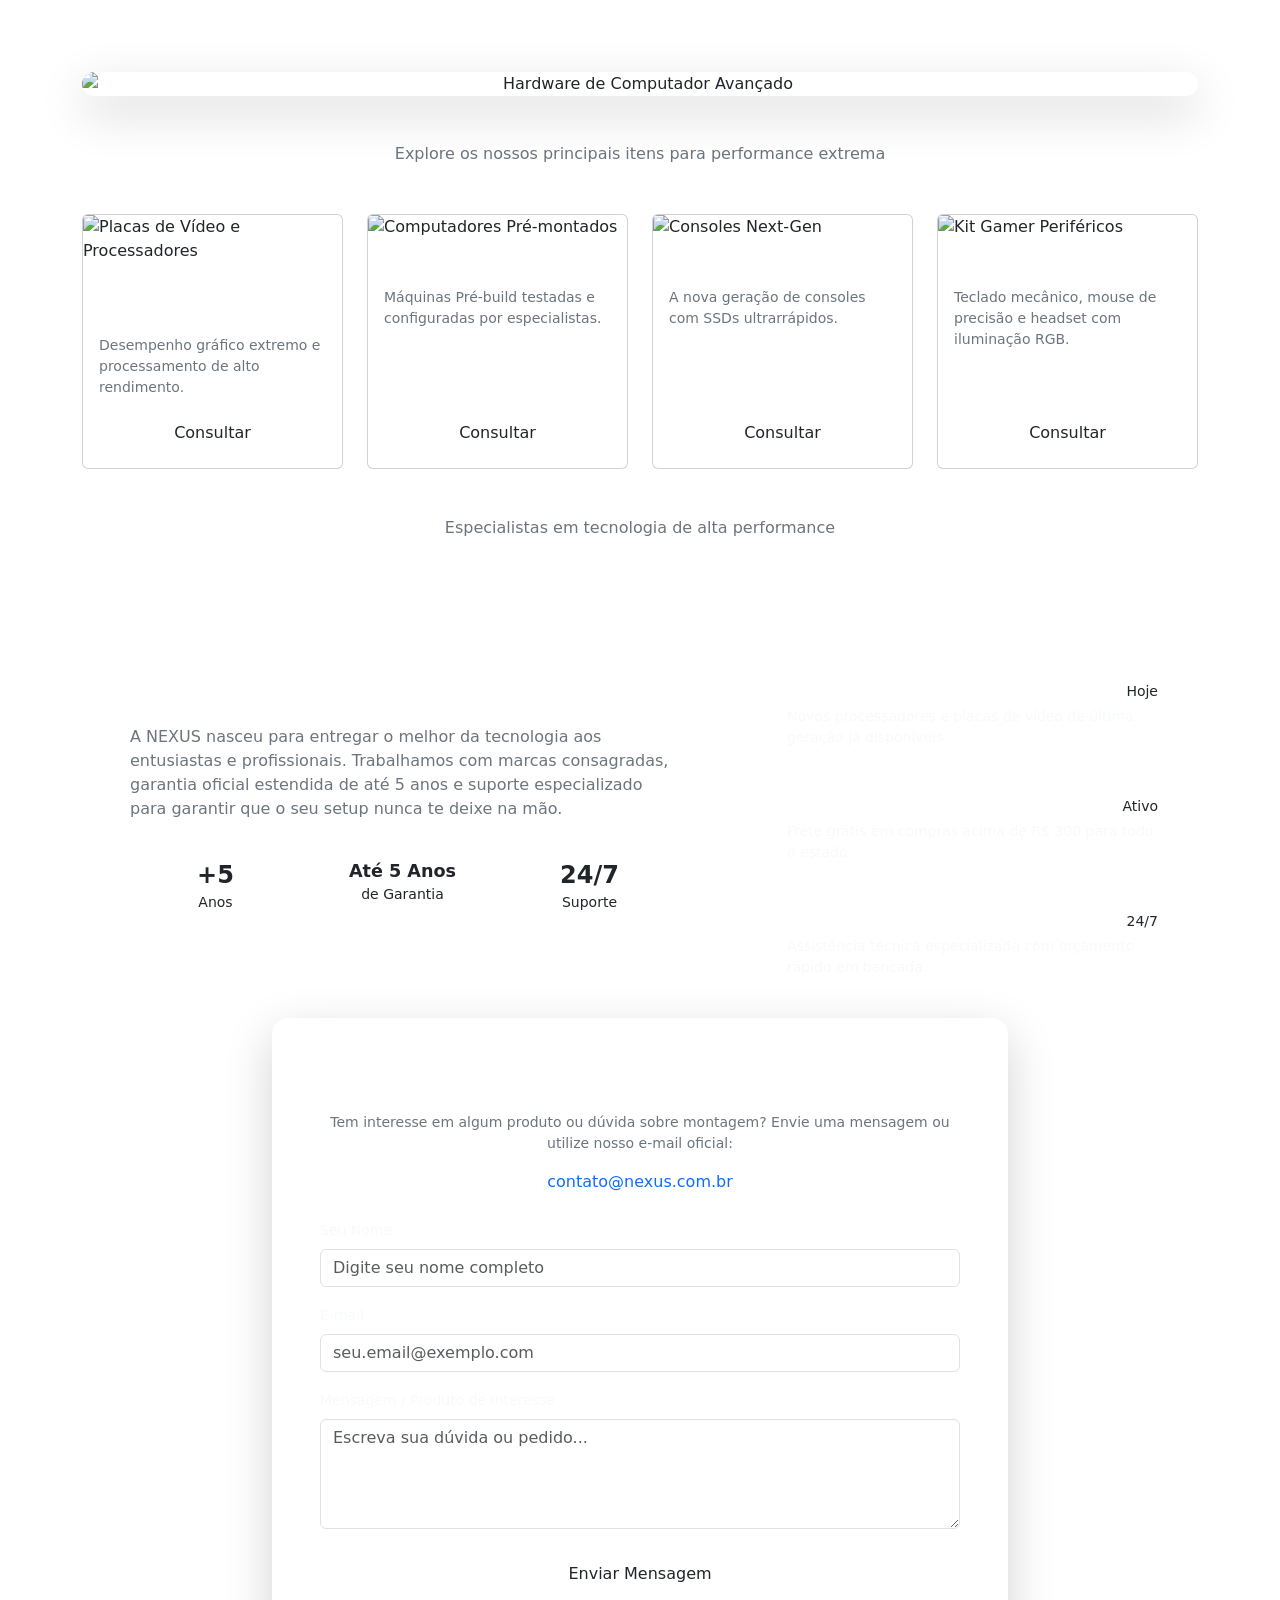
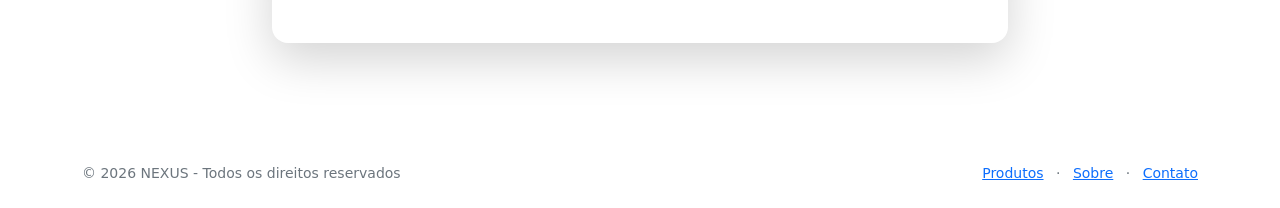
==== index.html @ b497dc74 "V1.0: estrutura base do site NEXUS em html" ====
<!DOCTYPE html>
<html lang="pt-BR">
<head>
    <meta charset="UTF-8">
    <meta name="viewport" content="width=device-width, initial-scale=1.0">
    <title>NEXUS - Loja de Games e Tecnologia</title>
    <!-- Bootstrap 5.3 CSS -->
    <link href="https://cdn.jsdelivr.net/npm/bootstrap@5.3.3/dist/css/bootstrap.min.css" rel="stylesheet">
    <!-- CSS -->
    <link rel="stylesheet" href="style.css">
</head>
<body data-bs-spy="scroll" data-bs-target="#navbarNav" data-bs-offset="100">

    <!-- Header / Navbar -->
    <header>
        <nav class="navbar navbar-expand-lg navbar-dark fixed-top nexus-navbar">
            <div class="container">
                <a class="navbar-brand nexus-logo" href="#inicio">NEXUS</a>
                <button class="navbar-toggler border-0" type="button" data-bs-toggle="collapse" data-bs-target="#navbarNav" aria-controls="navbarNav" aria-expanded="false" aria-label="Alternar navegação">
                    <span class="navbar-toggler-icon"></span>
                </button>
                <div class="collapse navbar-collapse" id="navbarNav">
                    <ul class="navbar-nav ms-auto gap-lg-3">
                        <li class="nav-item"><a class="nav-link" href="#inicio">Início</a></li>
                        <li class="nav-item"><a class="nav-link" href="#produtos">Produtos</a></li>
                        <li class="nav-item"><a class="nav-link" href="#sobre">Sobre Nós</a></li>
                        <li class="nav-item"><a class="nav-link" href="#contato">Contato</a></li>
                    </ul>
                </div>
            </div>
        </nav>
    </header>

    <!-- Main Content -->
    <main class="container py-5 mt-4">
        
        <!-- Seção1: Início (Carousel) -->
        <section id="inicio" class="nexus-section">
            <div id="nexusCarousel" class="carousel slide shadow-lg rounded-4 overflow-hidden" data-bs-ride="carousel">
                <div class="carousel-indicators">
                    <button type="button" data-bs-target="#nexusCarousel" data-bs-slide-to="0" class="active" aria-current="true" aria-label="Slide 1"></button>
                    <button type="button" data-bs-target="#nexusCarousel" data-bs-slide-to="1" aria-label="Slide 2"></button>
                    <button type="button" data-bs-target="#nexusCarousel" data-bs-slide-to="2" aria-label="Slide 3"></button>
                </div>
                <div class="carousel-inner">
                    <div class="carousel-item active text-center">
                        <img src="https://images.unsplash.com/photo-1587202372634-32705e3bf49c?auto=format&fit=crop&w=1200&q=80" class="d-block w-100 carousel-img" alt="Hardware de Computador Avançado">
                        <div class="carousel-caption p-4 rounded-3 mb-3">
                            <h1 class="display-6 fw-bold text-white">Tecnologia de Ponta</h1>
                            <p class="lead text-light mb-3">Hardware de última geração para montar a máquina dos seus sonhos.</p>
                            <a href="#produtos" class="btn btn-nexus btn-lg">Ver Ofertas</a>
                        </div>
                    </div>
                    <div class="carousel-item text-center">
                        <img src="https://images.unsplash.com/photo-1606813907291-d86efa9b94db?auto=format&fit=crop&w=1200&q=80" class="d-block w-100 carousel-img" alt="Consoles e Comandos">
                        <div class="carousel-caption p-4 rounded-3 mb-3">
                            <h1 class="display-6 fw-bold text-white">Consoles Next-Gen</h1>
                            <p class="lead text-light mb-3">A melhor experiência imersiva com gráficos de última geração.</p>
                            <a href="#produtos" class="btn btn-nexus btn-lg">Explorar Catálogo</a>
                        </div>
                    </div>
                    <div class="carousel-item text-center">
                        <img src="https://images.unsplash.com/photo-1588872657578-7efd1f1555ed?auto=format&fit=crop&w=1200&q=80" class="d-block w-100 carousel-img" alt="Assistência Técnica">
                        <div class="carousel-caption p-4 rounded-3 mb-3">
                            <h1 class="display-6 fw-bold text-white">Assistência Técnica</h1>
                            <p class="lead text-light mb-3">Manutenção especializada, limpeza e upgrades para o seu setup.</p>
                            <a href="#contato" class="btn btn-nexus btn-lg">Agendar Serviço</a>
                        </div>
                    </div>
                </div>
                <button class="carousel-control-prev" type="button" data-bs-target="#nexusCarousel" data-bs-slide="prev">
                    <span class="carousel-control-prev-icon" aria-hidden="true"></span>
                    <span class="visually-hidden">Anterior</span>
                </button>
                <button class="carousel-control-next" type="button" data-bs-target="#nexusCarousel" data-bs-slide="next">
                    <span class="carousel-control-next-icon" aria-hidden="true"></span>
                    <span class="visually-hidden">Próximo</span>
                </button>
            </div>
        </section>

        <!-- Seção2: Produtos -->
        <section id="produtos" class="nexus-section">
            <div class="text-center mb-5">
                <h2 class="fw-bold text-white">Produtos em Destaque</h2>
                <p class="text-secondary">Explore os nossos principais itens para performance extrema</p>
            </div>
            <div class="row g-4">
                <div class="col-lg-3 col-md-6">
                    <div class="card nexus-card h-100">
                        <img src="https://images.unsplash.com/photo-1591799264318-7e6ef8ddb7ea?auto=format&fit=crop&w=600&q=80" class="card-img-top product-img" alt="Placas de Vídeo e Processadores">
                        <div class="card-body d-flex flex-column">
                            <h5 class="card-title fw-bold text-white">Placas de Vídeo & CPUs</h5>
                            <p class="card-text text-secondary small">Desempenho gráfico extremo e processamento de alto rendimento.</p>
                            <a href="#contato" class="btn btn-nexus mt-auto w-100">Consultar</a>
                        </div>
                    </div>
                </div>
                <div class="col-lg-3 col-md-6">
                    <div class="card nexus-card h-100">
                        <img src="https://images.unsplash.com/photo-1555680202-c86f0e12f086?auto=format&fit=crop&w=600&q=80" class="card-img-top product-img" alt="Computadores Pré-montados">
                        <div class="card-body d-flex flex-column">
                            <h5 class="card-title fw-bold text-white">PCs Pré-build</h5>
                            <p class="card-text text-secondary small">Máquinas Pré-build testadas e configuradas por especialistas.</p>
                            <a href="#contato" class="btn btn-nexus mt-auto w-100">Consultar</a>
                        </div>
                    </div>
                </div>
                <div class="col-lg-3 col-md-6">
                    <div class="card nexus-card h-100">
                        <img src="https://images.unsplash.com/photo-1607853202273-797f1c22a38e?auto=format&fit=crop&w=600&q=80" class="card-img-top product-img" alt="Consoles Next-Gen">
                        <div class="card-body d-flex flex-column">
                            <h5 class="card-title fw-bold text-white">Consoles Next-Gen</h5>
                            <p class="card-text text-secondary small">A nova geração de consoles com SSDs ultrarrápidos.</p>
                            <a href="#contato" class="btn btn-nexus mt-auto w-100">Consultar</a>
                        </div>
                    </div>
                </div>
                <div class="col-lg-3 col-md-6">
                    <div class="card nexus-card h-100">
                        <img src="https://images.unsplash.com/photo-1618384887929-16ec33fab9ef?auto=format&fit=crop&w=600&q=80" class="card-img-top product-img" alt="Kit Gamer Periféricos">
                        <div class="card-body d-flex flex-column">
                            <h5 class="card-title fw-bold text-white">Periféricos RGB</h5>
                            <p class="card-text text-secondary small">Teclado mecânico, mouse de precisão e headset com iluminação RGB.</p>
                            <a href="#contato" class="btn btn-nexus mt-auto w-100">Consultar</a>
                        </div>
                    </div>
                </div>
            </div>
        </section>

        <!-- Seção3: Sobre Nós -->
        <section id="sobre" class="nexus-section">
            <div class="text-center mb-5">
                <h2 class="fw-bold text-white">Sobre a NEXUS</h2>
                <p class="text-secondary">Especialistas em tecnologia de alta performance</p>
            </div>
            <div class="row g-4 align-items-center">
                <div class="col-lg-7">
                    <div class="nexus-about-box p-4 p-md-5 rounded-4 h-100">
                        <h3 class="fw-bold text-white mb-3">Inovação e Paixão por Games</h3>
                        <p class="text-secondary mb-4">A NEXUS nasceu para entregar o melhor da tecnologia aos entusiastas e profissionais. Trabalhamos com marcas consagradas, garantia oficial estendida de até 5 anos e suporte especializado para garantir que o seu setup nunca te deixe na mão.</p>
                        <div class="row text-center g-3">
                            <div class="col-4">
                                <div class="p-3 rounded-3 nexus-stat">
                                    <h4 class="fw-bold nexus-neon-text mb-0">+5</h4>
                                    <small class="nexus-stat-label">Anos</small>
                                </div>
                            </div>
                            <div class="col-4">
                                <div class="p-3 rounded-3 nexus-stat">
                                    <h4 class="fw-bold nexus-neon-text mb-0" style="font-size: 1.1rem;">Até 5 Anos</h4>
                                    <small class="nexus-stat-label">de Garantia</small>
                                </div>
                            </div>
                            <div class="col-4">
                                <div class="p-3 rounded-3 nexus-stat">
                                    <h4 class="fw-bold nexus-neon-text mb-0">24/7</h4>
                                    <small class="nexus-stat-label">Suporte</small>
                                </div>
                            </div>
                        </div>
                    </div>
                </div>
                <!-- Seção Notícias & Avisos -->
                <div class="col-lg-5">
                    <div class="nexus-about-box p-4 rounded-4 h-100 d-flex flex-column">
                        <div class="d-flex justify-content-between align-items-center mb-3">
                            <h4 class="fw-bold text-white mb-0">Notícias & Avisos</h4>
                            <span class="badge nexus-badge px-2 py-1 small">Live Feed</span>
                        </div>
                        <div class="d-flex flex-column gap-3 mt-2">
                            <div class="nexus-news-item p-3 rounded-3">
                                <div class="d-flex align-items-center justify-content-between mb-1">
                                    <span class="badge nexus-badge small">Lançamento</span>
                                    <small class="nexus-meta">Hoje</small>
                                </div>
                                <p class="text-light small mb-0">Novos processadores e placas de vídeo de última geração já disponíveis.</p>
                            </div>
                            <div class="nexus-news-item p-3 rounded-3">
                                <div class="d-flex align-items-center justify-content-between mb-1">
                                    <span class="badge nexus-badge small">Promoção</span>
                                    <small class="nexus-meta">Ativo</small>
                                </div>
                                <p class="text-light small mb-0">Frete grátis em compras acima de R$ 300 para todo o estado.</p>
                            </div>
                            <div class="nexus-news-item p-3 rounded-3">
                                <div class="d-flex align-items-center justify-content-between mb-1">
                                    <span class="badge nexus-badge small">Serviço</span>
                                    <small class="nexus-meta">24/7</small>
                                </div>
                                <p class="text-light small mb-0">Assistência técnica especializada com orçamento rápido em bancada.</p>
                            </div>
                        </div>
                    </div>
                </div>
            </div>
        </section>

        <!-- Seção 4: Contato -->
        <section id="contato" class="nexus-section">
            <div class="row justify-content-center">
                <div class="col-lg-8">
                    <div class="nexus-form-box p-4 p-md-5 rounded-4 shadow-lg">
                        <div class="text-center mb-4">
                            <h2 class="fw-bold text-white">Fale Conosco</h2>
                            <p class="text-secondary small mb-3">Tem interesse em algum produto ou dúvida sobre montagem? Envie uma mensagem ou utilize nosso e-mail oficial:</p>
                            <div class="text-center my-3">
                                <a href="mailto:contato@nexus.com.br" class="nexus-email-badge text-decoration-none">
                                    contato@nexus.com.br
                                </a>
                            </div>
                        </div>
                        <form class="mt-4">
                            <div class="mb-3">
                                <label for="nome" class="form-label text-light small">Seu Nome</label>
                                <input type="text" class="form-control nexus-input" id="nome" placeholder="Digite seu nome completo" required>
                            </div>
                            <div class="mb-3">
                                <label for="email" class="form-label text-light small">E-mail</label>
                                <input type="email" class="form-control nexus-input" id="email" placeholder="seu.email@exemplo.com" required>
                            </div>
                            <div class="mb-3">
                                <label for="mensagem" class="form-label text-light small">Mensagem / Produto de Interesse</label>
                                <textarea class="form-control nexus-input" id="mensagem" rows="4" placeholder="Escreva sua dúvida ou pedido..." required></textarea>
                            </div>
                            <button type="submit" class="btn btn-nexus w-100 py-2 mt-2">Enviar Mensagem</button>
                        </form>
                    </div>
                </div>
            </div>
        </section>
    </main>

    <!-- Rodapé -->
    <footer class="py-4 nexus-footer mt-5">
        <div class="container d-flex flex-column flex-md-row justify-content-between align-items-center">
            <p class="mb-2 mb-md-0 small text-secondary">&copy; 2026 NEXUS - Todos os direitos reservados</p>
            <ul class="list-inline mb-0 small">
                <li class="list-inline-item"><a href="#produtos" class="footer-link">Produtos</a></li>
                <li class="list-inline-item text-secondary">·</li>
                <li class="list-inline-item"><a href="#sobre" class="footer-link">Sobre</a></li>
                <li class="list-inline-item text-secondary">·</li>
                <li class="list-inline-item"><a href="#contato" class="footer-link">Contato</a></li>
            </ul>
        </div>
    </footer>

    <!-- Bootstrap JS -->
    <script src="https://cdn.jsdelivr.net/npm/bootstrap@5.3.3/dist/js/bootstrap.bundle.min.js"></script>
</body>
</html>
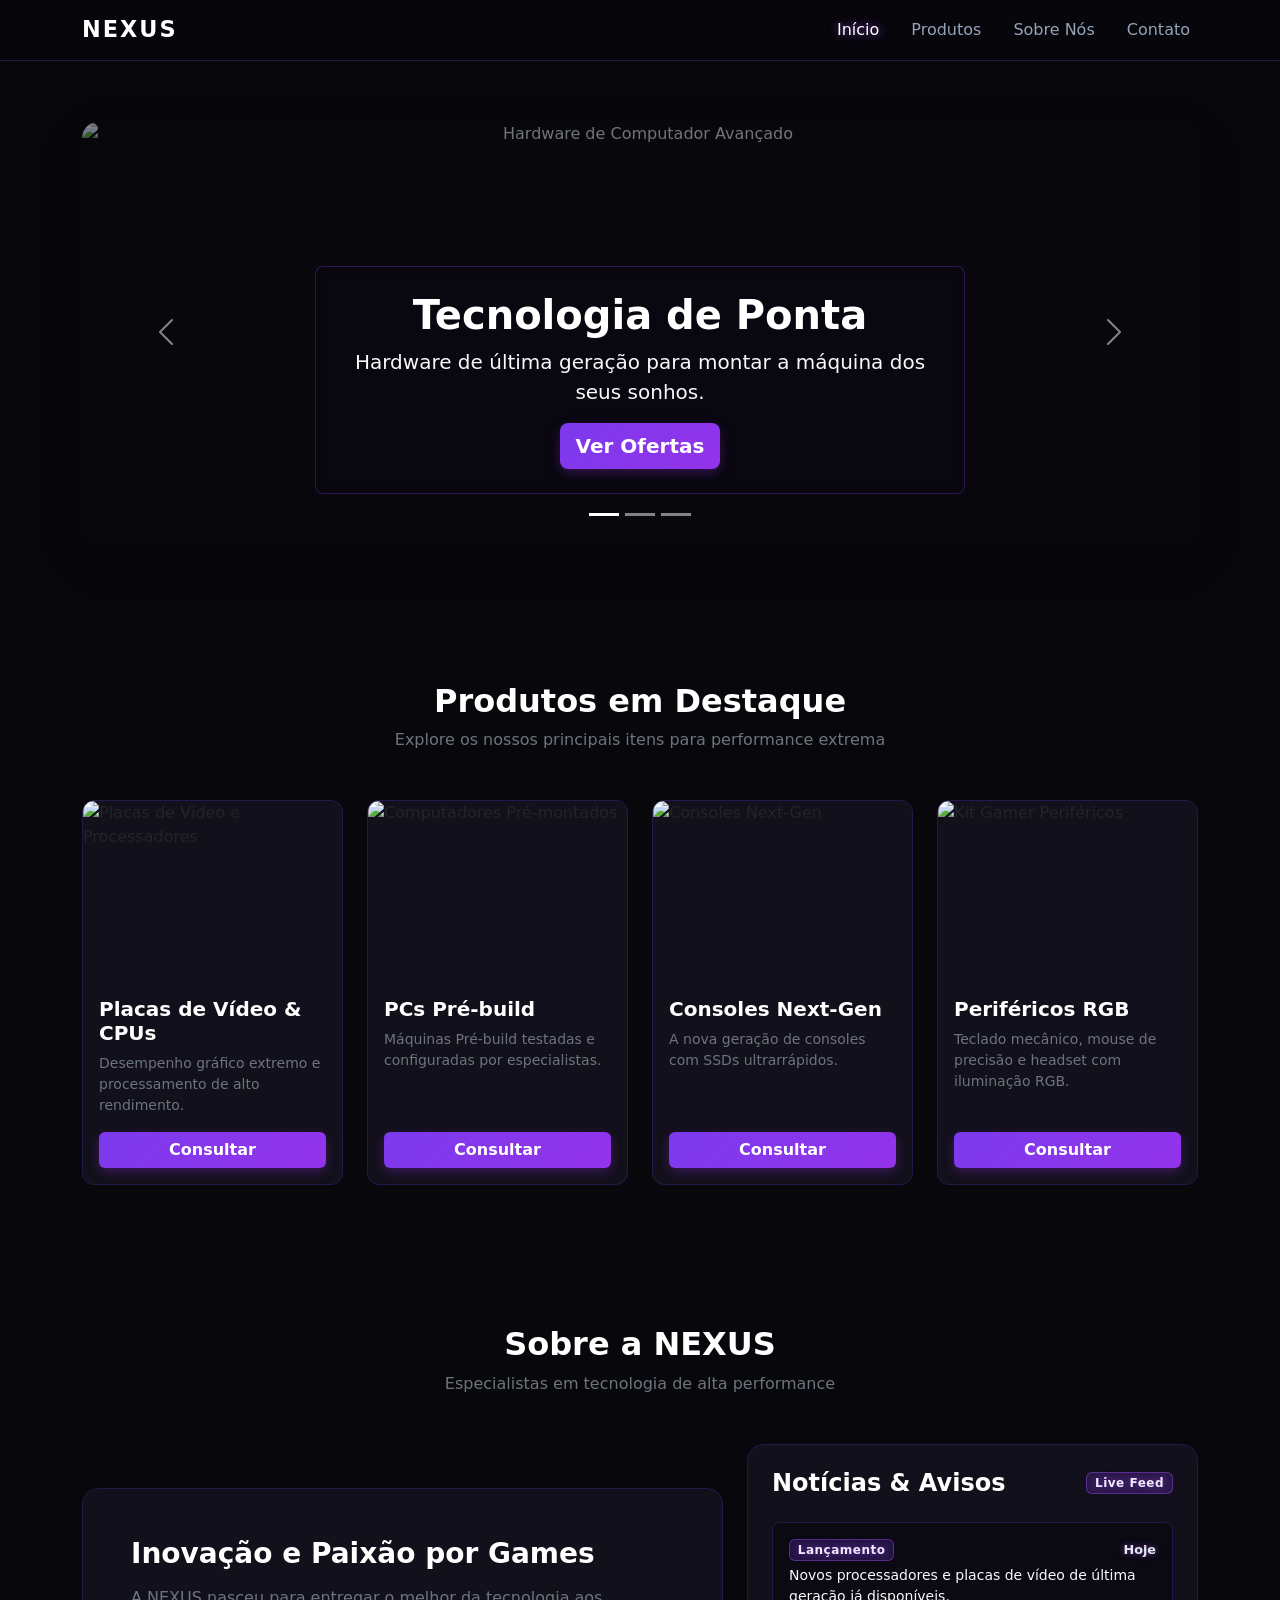
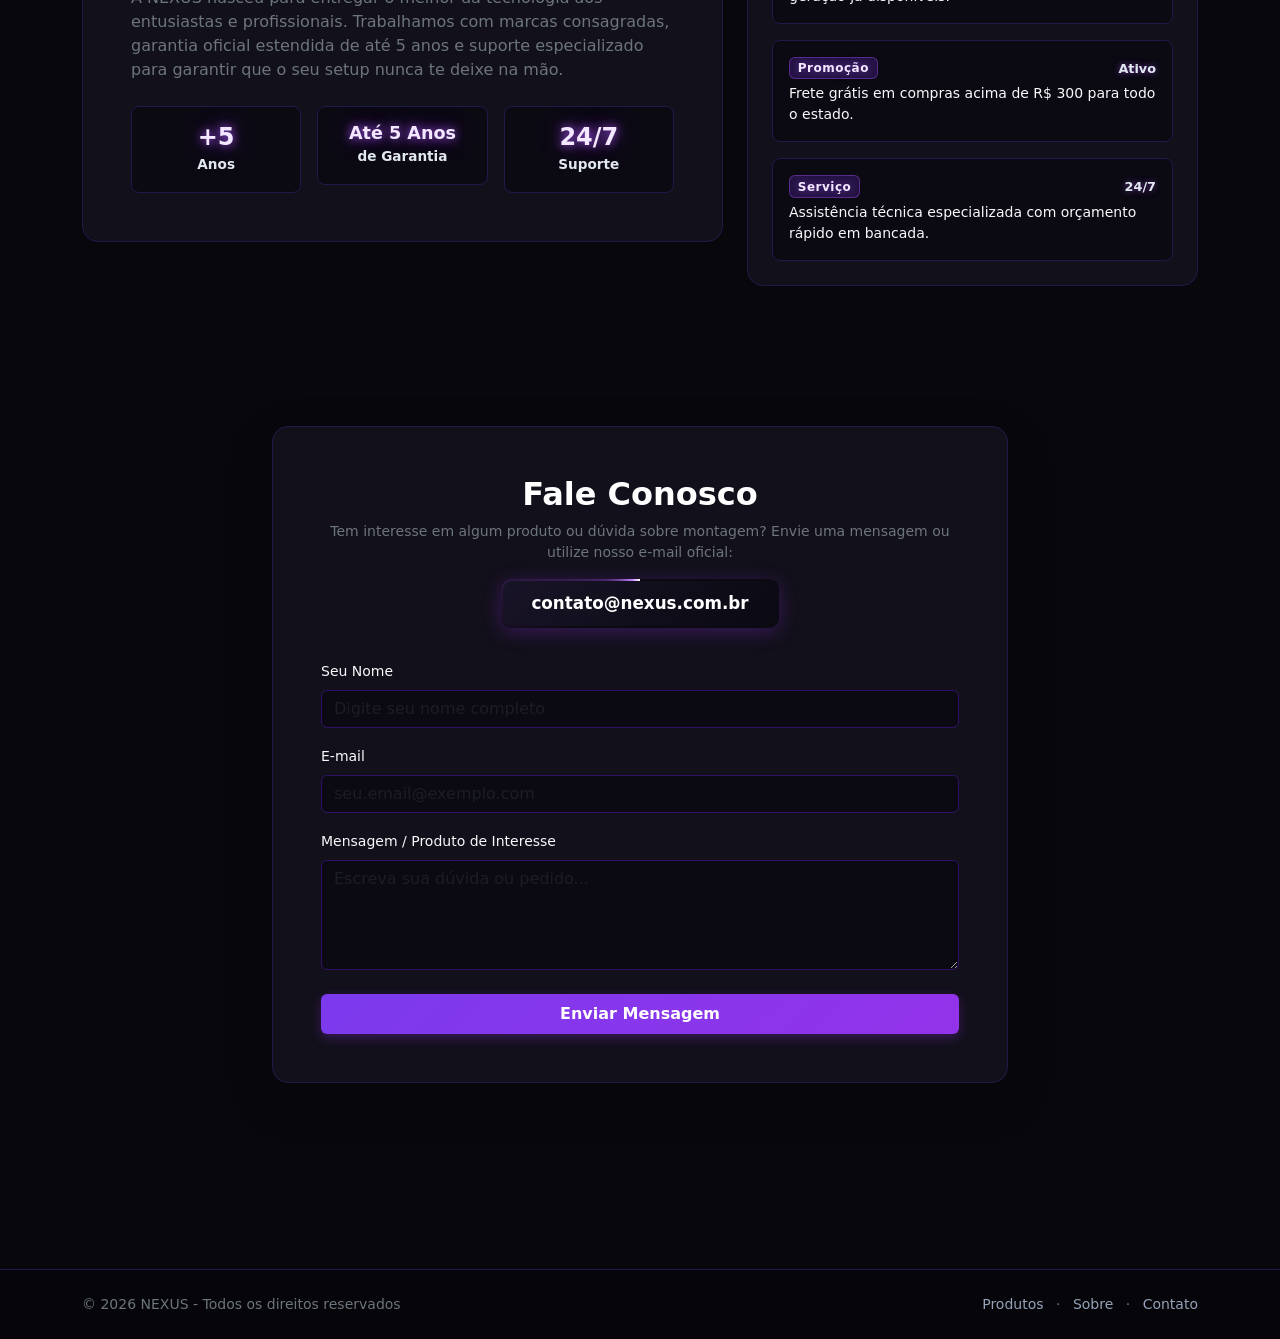
==== commit 3ff36ac7: "V3.0: correcao do scrollspy para um menu ativo com script em java" ====
--- a/index.html
+++ b/index.html
@@ -9,7 +9,7 @@
     <!-- CSS -->
     <link rel="stylesheet" href="style.css">
 </head>
-<body data-bs-spy="scroll" data-bs-target="#navbarNav" data-bs-offset="100">
+<body>
 
     <!-- Header / Navbar -->
     <header>
@@ -246,6 +246,36 @@
         </div>
     </footer>
 
+    <!-- Script para Destaque Navbar -->
+    <script>
+        window.addEventListener('DOMContentLoaded', () => {
+            const sections = document.querySelectorAll('section[id]');
+            const navLinks = document.querySelectorAll('.navbar-nav .nav-link');
+
+            function activateNavLink() {
+                let scrollY = window.pageYOffset;
+
+                sections.forEach(section => {
+                    const sectionHeight = section.offsetHeight;
+                    const sectionTop = section.offsetTop - 120;
+                    const sectionId = section.getAttribute('id');
+
+                    if (scrollY > sectionTop && scrollY <= sectionTop + sectionHeight) {
+                        navLinks.forEach(link => {
+                            link.classList.remove('active');
+                            if (link.getAttribute('href') === '#' + sectionId) {
+                                link.classList.add('active');
+                            }
+                        });
+                    }
+                });
+            }
+
+            window.addEventListener('scroll', activateNavLink);
+            activateNavLink();
+        });
+    </script>
+
     <!-- Bootstrap JS -->
     <script src="https://cdn.jsdelivr.net/npm/bootstrap@5.3.3/dist/js/bootstrap.bundle.min.js"></script>
 </body>
--- a/style.css
+++ b/style.css
@@ -0,0 +1,267 @@
+/* Configuração Geral */
+html {
+    scroll-behavior: smooth;
+    scroll-padding-top: 90px;
+}
+
+body {
+    font-family: 'Segoe UI', system-ui, -apple-system, sans-serif;
+    background-color: #08070c;
+    color: #cbd5e1;
+    overflow-x: hidden;
+}
+
+/* Espaçamento entre seções */
+.nexus-section {
+    padding-top: 50px;
+    padding-bottom: 50px;
+    margin-bottom: 40px;
+}
+
+/* Navbar Estilo */
+.nexus-navbar {
+    background-color: rgba(8, 7, 12, 0.95) !important;
+    backdrop-filter: blur(10px);
+    border-bottom: 1px solid #1e1b4b;
+}
+
+/* Animação Neon Piscando para a Logo */
+@keyframes neonFlicker {
+    0%, 19%, 21%, 23%, 25%, 54%, 56%, 100% {
+        color: #ffffff;
+        text-shadow: 
+            0 0 4px #9333ea,
+            0 0 10px #9333ea,
+            0 0 20px #9333ea,
+            0 0 40px #c084fc;
+    }
+    20%, 24%, 55% {
+        color: #4b1d7d;
+        text-shadow: none;
+    }
+}
+
+.nexus-logo {
+    font-weight: 800;
+    font-size: 1.4rem;
+    letter-spacing: 2px;
+    animation: neonFlicker 3s infinite alternate;
+}
+
+/* Links do Menu */
+.navbar-nav .nav-link {
+    color: #94a3b8 !important;
+    font-weight: 500;
+    transition: color 0.2s ease, text-shadow 0.2s ease;
+}
+
+.navbar-nav .nav-link:hover,
+.navbar-nav .nav-link.active {
+    color: #ffffff !important;
+    text-shadow: 0 0 10px rgba(168, 85, 247, 0.8);
+}
+
+/* Carousel / Início */
+.carousel-img {
+    height: 420px;
+    object-fit: cover;
+    filter: brightness(0.55);
+}
+
+.carousel-caption {
+    background: rgba(10, 9, 16, 0.75);
+    backdrop-filter: blur(6px);
+    border: 1px solid rgba(147, 51, 234, 0.3);
+    max-width: 650px;
+    margin: 0 auto;
+    bottom: 2rem;
+}
+
+/* Botões Personalizados */
+.btn-nexus {
+    background: linear-gradient(135deg, #7c3aed, #9333ea);
+    color: #ffffff;
+    font-weight: 600;
+    border: none;
+    transition: transform 0.2s ease, box-shadow 0.2s ease;
+    box-shadow: 0 4px 12px rgba(147, 51, 234, 0.3);
+}
+
+.btn-nexus:hover {
+    background: linear-gradient(135deg, #8b5cf6, #a855f7);
+    color: #ffffff;
+    transform: translateY(-2px);
+    box-shadow: 0 6px 18px rgba(147, 51, 234, 0.5);
+}
+
+/* Efeito de LED Rotativo na Borda do E-mail */
+@keyframes ledStream {
+    0% {
+        transform: rotate(0deg);
+    }
+    100% {
+        transform: rotate(360deg);
+    }
+}
+
+.nexus-email-badge {
+    position: relative;
+    display: inline-block;
+    padding: 12px 30px;
+    font-size: 1.05rem;
+    font-weight: 600;
+    color: #ffffff !important;
+    background: #0b0912;
+    border-radius: 10px;
+    text-decoration: none;
+    z-index: 1;
+    overflow: hidden;
+    box-shadow: 0 4px 20px rgba(147, 51, 234, 0.3);
+    transition: transform 0.2s ease, box-shadow 0.2s ease;
+}
+
+.nexus-email-badge::before {
+    content: '';
+    position: absolute;
+    top: -50%;
+    left: -50%;
+    right: -50%;
+    bottom: -50%;
+    background: conic-gradient(from 0deg at 50% 50%, transparent 70%, rgba(168, 85, 247, 0.4) 85%, #c084fc 95%, #ffffff 100%);
+    animation: ledStream 3.5s linear infinite;
+    z-index: -2;
+}
+
+.nexus-email-badge::after {
+    content: '';
+    position: absolute;
+    inset: 2px;
+    background: linear-gradient(135deg, #181427, #0b0912);
+    border-radius: 9px;
+    z-index: -1;
+}
+
+.nexus-email-badge:hover {
+    transform: translateY(-2px);
+    box-shadow: 0 6px 25px rgba(168, 85, 247, 0.5);
+    color: #ffffff !important;
+}
+
+/* Cards de Produtos */
+.nexus-card {
+    background-color: #12101a !important;
+    border: 1px solid #1e1b4b !important;
+    border-radius: 12px;
+    overflow: hidden;
+    transition: transform 0.2s ease, border-color 0.2s ease, box-shadow 0.2s ease;
+}
+
+.nexus-card:hover {
+    transform: translateY(-4px);
+    border-color: #7c3aed !important;
+    box-shadow: 0 10px 25px rgba(124, 58, 237, 0.2);
+}
+
+.product-img {
+    height: 180px;
+    object-fit: cover;
+}
+
+/* Caixa Sobre Nós & Estatísticas */
+.nexus-about-box {
+    background-color: #12101a;
+    border: 1px solid #1e1b4b;
+}
+
+.nexus-stat {
+    background-color: #0b0912;
+    border: 1px solid #1e1b4b;
+}
+
+/* Efeito Neon texto */
+.nexus-neon-text {
+    color: #f3e8ff !important;
+    text-shadow: 0 0 10px rgba(168, 85, 247, 0.9), 0 0 20px rgba(147, 51, 234, 0.6);
+}
+
+/* Rótulos inferiores */
+.nexus-stat-label {
+    color: #e2e8f0 !important;
+    font-size: 0.85rem;
+    font-weight: 600;
+}
+
+/* Metatags (Hoje, Ativo, 24/7) nítidas e com leve brilho */
+.nexus-meta {
+    color: #e2e8f0 !important;
+    font-size: 0.8rem;
+    font-weight: 700;
+    text-shadow: 0 0 6px rgba(168, 85, 247, 0.6);
+}
+
+/* Badges / Emblemas Neon */
+.nexus-badge {
+    background-color: rgba(124, 58, 237, 0.22) !important;
+    color: #f3e8ff !important;
+    border: 1px solid rgba(168, 85, 247, 0.4) !important;
+    text-shadow: 0 0 8px rgba(168, 85, 247, 0.6);
+    font-weight: 600;
+    letter-spacing: 0.5px;
+}
+
+/* Estilo dos Cartões de Notícias & Avisos */
+.nexus-news-item {
+    background-color: #0b0912;
+    border: 1px solid #1e1b4b;
+    transition: border-color 0.2s ease, transform 0.2s ease;
+}
+
+.nexus-news-item:hover {
+    border-color: #7c3aed;
+    transform: translateX(3px);
+}
+
+/* Caixa de Formulário (Contato) */
+.nexus-form-box {
+    background-color: #12101a;
+    border: 1px solid #1e1b4b;
+}
+
+.nexus-input {
+    background-color: #0b0912 !important;
+    border: 1px solid #2e1065 !important;
+    color: #f8fafc !important;
+}
+
+.nexus-input:focus {
+    background-color: #0b0912 !important;
+    border-color: #7c3aed !important;
+    color: #f8fafc !important;
+    box-shadow: 0 0 0 0.2rem rgba(124, 58, 237, 0.25);
+}
+
+/* Rodapé */
+.nexus-footer {
+    background-color: #060509;
+    border-top: 1px solid #1e1b4b;
+}
+
+.footer-link {
+    color: #94a3b8;
+    text-decoration: none;
+    transition: color 0.2s ease;
+}
+
+.footer-link:hover {
+    color: #a855f7;
+}
+
+/* Responsividade Mobile */
+@media (max-width: 768px) {
+    .carousel-img {
+        height: 280px;
+    }
+    .carousel-caption {
+        padding: 1rem !important;
+    }
+}
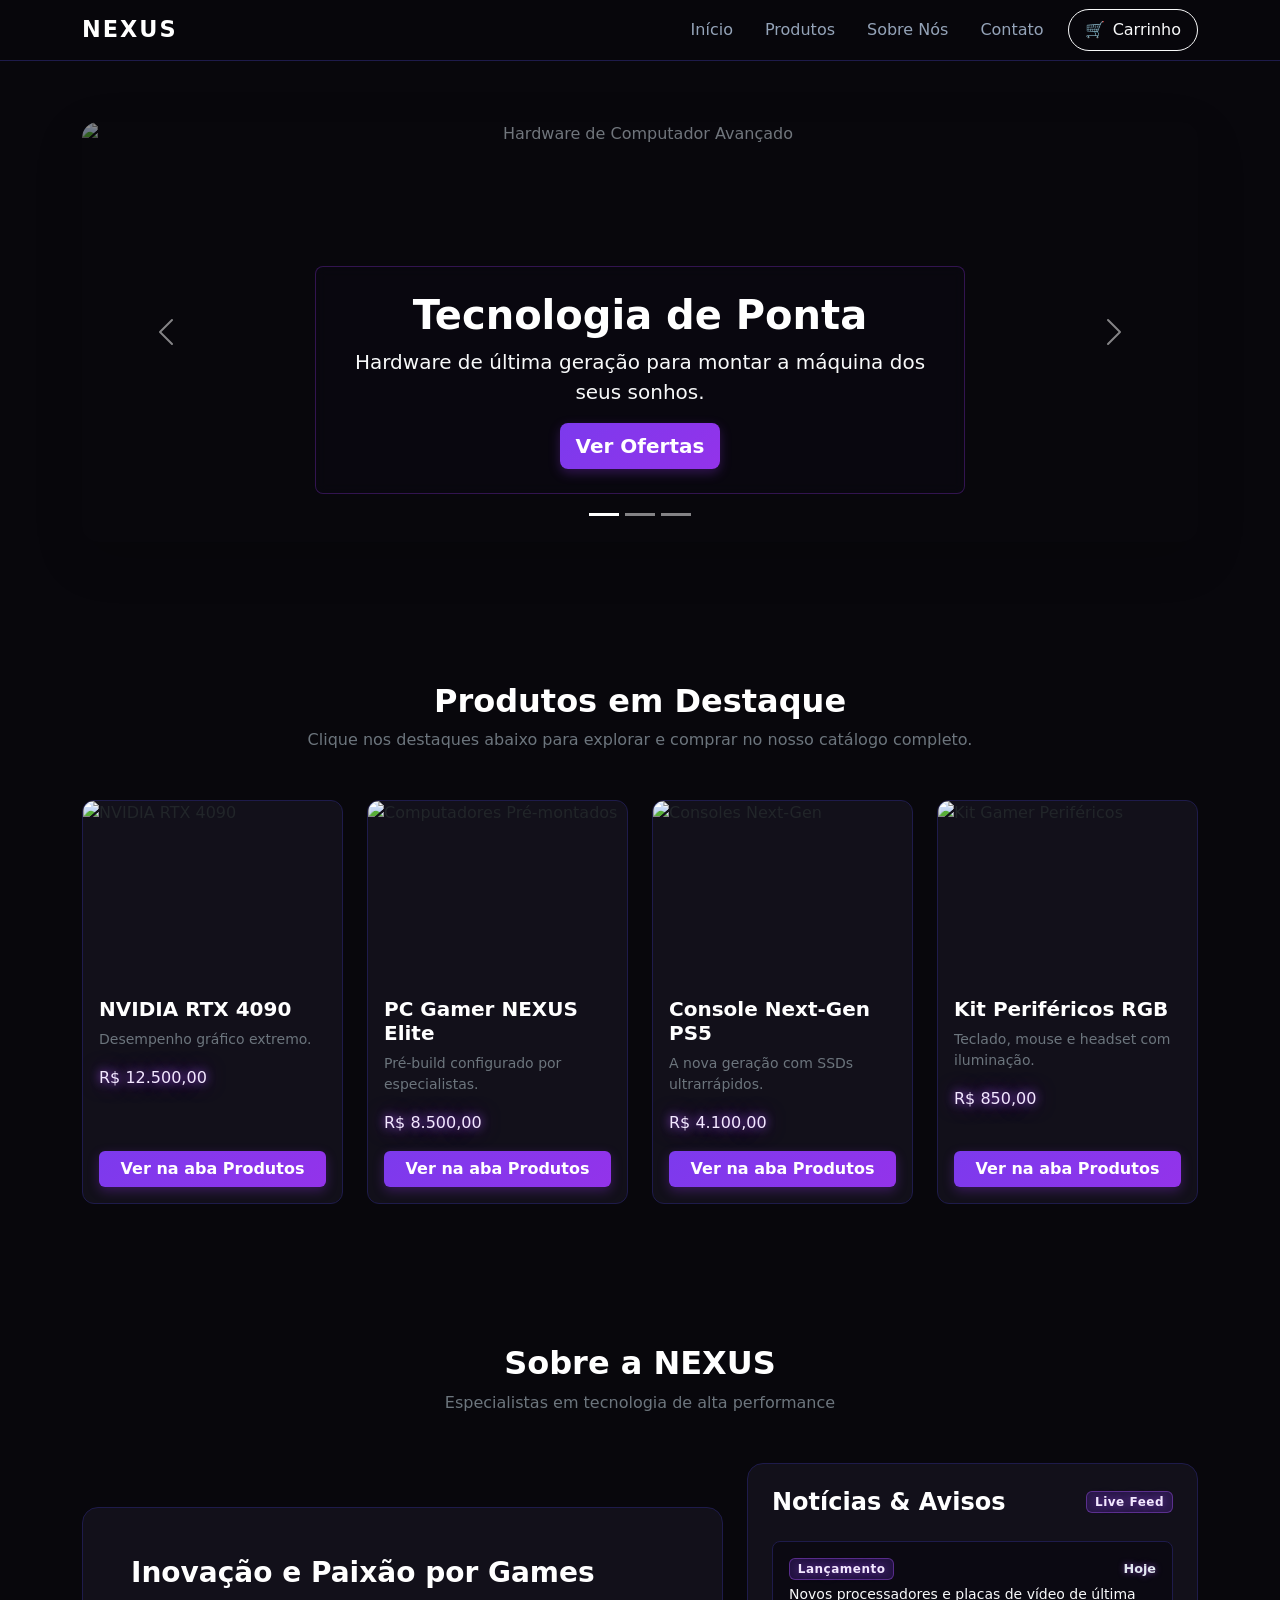
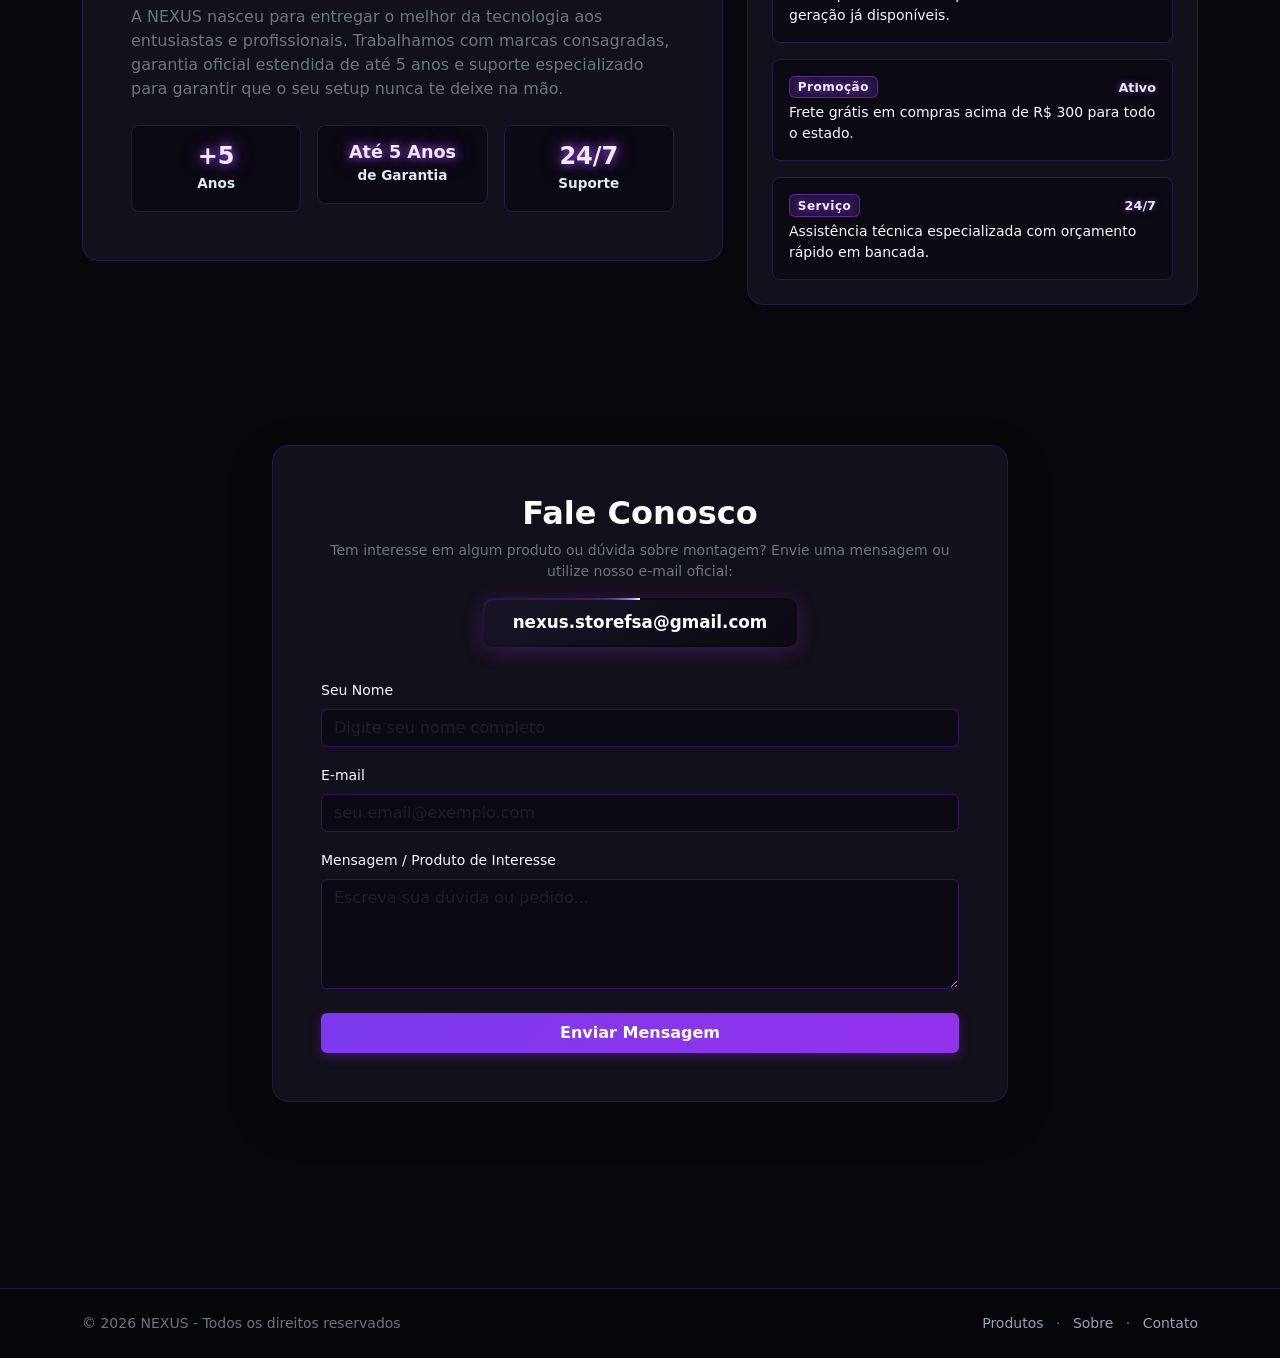
==== commit 782bb51c: "v4: Atualizacao com carrinho, LocalStorage, frete e EmailJS" ====
--- a/index.html
+++ b/index.html
@@ -22,10 +22,17 @@
                 <div class="collapse navbar-collapse" id="navbarNav">
                     <ul class="navbar-nav ms-auto gap-lg-3">
                         <li class="nav-item"><a class="nav-link" href="#inicio">Início</a></li>
-                        <li class="nav-item"><a class="nav-link" href="#produtos">Produtos</a></li>
+                        <li class="nav-item"><a class="nav-link" href="produtos.html">Produtos</a></li>
                         <li class="nav-item"><a class="nav-link" href="#sobre">Sobre Nós</a></li>
                         <li class="nav-item"><a class="nav-link" href="#contato">Contato</a></li>
                     </ul>
+                </div>
+                <!-- Botão do Carrinho Global no Navbar -->
+                <div class="ms-lg-3">
+                    <button class="btn btn-outline-light position-relative rounded-pill px-3 py-2 d-flex align-items-center gap-2" type="button" data-bs-toggle="offcanvas" data-bs-target="#offcanvasOrcamento">
+                        🛒 <span class="d-none d-md-inline">Carrinho</span>
+                        <span id="badge-qtd-global" class="position-absolute top-0 start-100 translate-middle badge rounded-pill bg-danger" style="font-size: 0.65rem;">0</span>
+                    </button>
                 </div>
             </div>
         </nav>
@@ -48,7 +55,7 @@
                         <div class="carousel-caption p-4 rounded-3 mb-3">
                             <h1 class="display-6 fw-bold text-white">Tecnologia de Ponta</h1>
                             <p class="lead text-light mb-3">Hardware de última geração para montar a máquina dos seus sonhos.</p>
-                            <a href="#produtos" class="btn btn-nexus btn-lg">Ver Ofertas</a>
+                            <a href="produtos.html" class="btn btn-nexus btn-lg">Ver Ofertas</a>
                         </div>
                     </div>
                     <div class="carousel-item text-center">
@@ -56,7 +63,7 @@
                         <div class="carousel-caption p-4 rounded-3 mb-3">
                             <h1 class="display-6 fw-bold text-white">Consoles Next-Gen</h1>
                             <p class="lead text-light mb-3">A melhor experiência imersiva com gráficos de última geração.</p>
-                            <a href="#produtos" class="btn btn-nexus btn-lg">Explorar Catálogo</a>
+                            <a href="produtos.html" class="btn btn-nexus btn-lg">Explorar Catálogo</a>
                         </div>
                     </div>
                     <div class="carousel-item text-center">
@@ -79,20 +86,21 @@
             </div>
         </section>
 
-        <!-- Seção2: Produtos -->
-        <section id="produtos" class="nexus-section">
+        <!-- Seção2: Destaques (Agora direcionam para a aba Produtos) -->
+        <section id="destaques" class="nexus-section">
             <div class="text-center mb-5">
                 <h2 class="fw-bold text-white">Produtos em Destaque</h2>
-                <p class="text-secondary">Explore os nossos principais itens para performance extrema</p>
+                <p class="text-secondary">Clique nos destaques abaixo para explorar e comprar no nosso catálogo completo.</p>
             </div>
             <div class="row g-4">
                 <div class="col-lg-3 col-md-6">
                     <div class="card nexus-card h-100">
-                        <img src="https://images.unsplash.com/photo-1591799264318-7e6ef8ddb7ea?auto=format&fit=crop&w=600&q=80" class="card-img-top product-img" alt="Placas de Vídeo e Processadores">
+                        <img src="https://images.unsplash.com/photo-1591488320449-011701bb6704?auto=format&fit=crop&w=600&q=80" class="card-img-top product-img" alt="NVIDIA RTX 4090">
                         <div class="card-body d-flex flex-column">
-                            <h5 class="card-title fw-bold text-white">Placas de Vídeo & CPUs</h5>
-                            <p class="card-text text-secondary small">Desempenho gráfico extremo e processamento de alto rendimento.</p>
-                            <a href="#contato" class="btn btn-nexus mt-auto w-100">Consultar</a>
+                            <h5 class="card-title fw-bold text-white">NVIDIA RTX 4090</h5>
+                            <p class="card-text text-secondary small">Desempenho gráfico extremo.</p>
+                            <span class="nexus-neon-text fs-6 d-block mb-3">R$ 12.500,00</span>
+                            <a href="produtos.html" class="btn btn-nexus mt-auto w-100">Ver na aba Produtos</a>
                         </div>
                     </div>
                 </div>
@@ -100,9 +108,10 @@
                     <div class="card nexus-card h-100">
                         <img src="https://images.unsplash.com/photo-1555680202-c86f0e12f086?auto=format&fit=crop&w=600&q=80" class="card-img-top product-img" alt="Computadores Pré-montados">
                         <div class="card-body d-flex flex-column">
-                            <h5 class="card-title fw-bold text-white">PCs Pré-build</h5>
-                            <p class="card-text text-secondary small">Máquinas Pré-build testadas e configuradas por especialistas.</p>
-                            <a href="#contato" class="btn btn-nexus mt-auto w-100">Consultar</a>
+                            <h5 class="card-title fw-bold text-white">PC Gamer NEXUS Elite</h5>
+                            <p class="card-text text-secondary small">Pré-build configurado por especialistas.</p>
+                            <span class="nexus-neon-text fs-6 d-block mb-3">R$ 8.500,00</span>
+                            <a href="produtos.html" class="btn btn-nexus mt-auto w-100">Ver na aba Produtos</a>
                         </div>
                     </div>
                 </div>
@@ -110,9 +119,10 @@
                     <div class="card nexus-card h-100">
                         <img src="https://images.unsplash.com/photo-1607853202273-797f1c22a38e?auto=format&fit=crop&w=600&q=80" class="card-img-top product-img" alt="Consoles Next-Gen">
                         <div class="card-body d-flex flex-column">
-                            <h5 class="card-title fw-bold text-white">Consoles Next-Gen</h5>
-                            <p class="card-text text-secondary small">A nova geração de consoles com SSDs ultrarrápidos.</p>
-                            <a href="#contato" class="btn btn-nexus mt-auto w-100">Consultar</a>
+                            <h5 class="card-title fw-bold text-white">Console Next-Gen PS5</h5>
+                            <p class="card-text text-secondary small">A nova geração com SSDs ultrarrápidos.</p>
+                            <span class="nexus-neon-text fs-6 d-block mb-3">R$ 4.100,00</span>
+                            <a href="produtos.html" class="btn btn-nexus mt-auto w-100">Ver na aba Produtos</a>
                         </div>
                     </div>
                 </div>
@@ -120,9 +130,10 @@
                     <div class="card nexus-card h-100">
                         <img src="https://images.unsplash.com/photo-1618384887929-16ec33fab9ef?auto=format&fit=crop&w=600&q=80" class="card-img-top product-img" alt="Kit Gamer Periféricos">
                         <div class="card-body d-flex flex-column">
-                            <h5 class="card-title fw-bold text-white">Periféricos RGB</h5>
-                            <p class="card-text text-secondary small">Teclado mecânico, mouse de precisão e headset com iluminação RGB.</p>
-                            <a href="#contato" class="btn btn-nexus mt-auto w-100">Consultar</a>
+                            <h5 class="card-title fw-bold text-white">Kit Periféricos RGB</h5>
+                            <p class="card-text text-secondary small">Teclado, mouse e headset com iluminação.</p>
+                            <span class="nexus-neon-text fs-6 d-block mb-3">R$ 850,00</span>
+                            <a href="produtos.html" class="btn btn-nexus mt-auto w-100">Ver na aba Produtos</a>
                         </div>
                     </div>
                 </div>
@@ -162,7 +173,6 @@
                         </div>
                     </div>
                 </div>
-                <!-- Seção Notícias & Avisos -->
                 <div class="col-lg-5">
                     <div class="nexus-about-box p-4 rounded-4 h-100 d-flex flex-column">
                         <div class="d-flex justify-content-between align-items-center mb-3">
@@ -206,12 +216,12 @@
                             <h2 class="fw-bold text-white">Fale Conosco</h2>
                             <p class="text-secondary small mb-3">Tem interesse em algum produto ou dúvida sobre montagem? Envie uma mensagem ou utilize nosso e-mail oficial:</p>
                             <div class="text-center my-3">
-                                <a href="mailto:contato@nexus.com.br" class="nexus-email-badge text-decoration-none">
-                                    contato@nexus.com.br
+                                <a href="mailto:nexus.storefsa@gmail.com" class="nexus-email-badge text-decoration-none">
+                                    nexus.storefsa@gmail.com
                                 </a>
                             </div>
                         </div>
-                        <form class="mt-4">
+                        <form class="mt-4" id="form-fale-conosco" onsubmit="enviarContato(event)">
                             <div class="mb-3">
                                 <label for="nome" class="form-label text-light small">Seu Nome</label>
                                 <input type="text" class="form-control nexus-input" id="nome" placeholder="Digite seu nome completo" required>
@@ -232,12 +242,78 @@
         </section>
     </main>
 
-    <!-- Rodapé -->
+    <!-- Painel Lateral do Carrinho (Compartilhado via localStorage) -->
+    <div class="offcanvas offcanvas-end nexus-about-box text-light" tabindex="-1" id="offcanvasOrcamento" aria-labelledby="offcanvasLabel">
+        <div class="offcanvas-header border-bottom border-secondary">
+            <h5 class="offcanvas-title fw-bold" id="offcanvasLabel">Seu Carrinho</h5>
+            <button type="button" class="btn-close btn-close-white" data-bs-dismiss="offcanvas" aria-label="Close"></button>
+        </div>
+        <div class="offcanvas-body d-flex flex-column overflow-auto">
+            <ul id="lista-carrinho" class="list-group list-group-flush mb-3" style="max-height: 25vh; overflow-y: auto;">
+            </ul>
+            
+            
+            <!-- Cálculo de Frete e Desconto Promocional -->
+            <div class="mb-3 p-2 rounded bg-black bg-opacity-25 border border-secondary small">
+                <div class="d-flex justify-content-between text-light mb-1">
+                    <span>Frete:</span>
+                    <span id="valor-frete" class="fw-bold">R$ 0,00</span>
+                </div>
+                <div class="d-flex justify-content-between text-success mb-1">
+                    <span>Desconto Frete (Promoção):</span>
+                    <span id="desconto-frete" class="fw-bold">- R$ 300,00</span>
+                </div>
+                <div class="text-secondary" style="font-size: 0.7rem;">
+                    * R$ 300 de desconto no frete aplicado conforme oferta da página inicial.
+                </div>
+            </div>
+
+            <div class="mb-3">
+                <div class="d-flex justify-content-between align-items-center mb-2">
+                    <span class="fs-5">Total:</span>
+                    <strong id="total-carrinho" class="fs-4 nexus-neon-text" data-total="0">R$ 0,00</strong>
+                </div>
+                
+                <div class="input-group mb-3">
+                    <input type="text" id="input-cupom" class="form-control nexus-input form-control-sm" placeholder="Cupom (ex: NEXUS10)">
+                    <button class="btn btn-outline-light btn-sm" type="button" id="btn-desconto">Aplicar</button>
+                </div>
+            </div>
+
+            <!-- Dados de Envio e E-mail -->
+            <div class="border-top border-secondary pt-3 mb-3">
+                <h6 class="text-white fw-bold mb-2 small">📍 Dados de Entrega e Contato</h6>
+                <div class="mb-2">
+                    <input type="email" id="envio-email" class="form-control nexus-input form-control-sm" autocomplete="email" placeholder="E-mail para confirmação" required>
+                </div>
+                <div class="mb-2">
+                    <input type="text" id="envio-cep" class="form-control nexus-input form-control-sm" autocomplete="postal-code" placeholder="CEP (ex: 44000-000)" required>
+                </div>
+                <div class="mb-2">
+                    <input type="text" id="envio-rua" class="form-control nexus-input form-control-sm" autocomplete="street-address" placeholder="Endereço (Rua, Av...)" required>
+                </div>
+                <div class="row g-2 mb-2">
+                    <div class="col-6">
+                        <input type="text" id="envio-numero" class="form-control nexus-input form-control-sm" autocomplete="address-line2" placeholder="Número" required>
+                    </div>
+                    <div class="col-6">
+                        <input type="text" id="envio-bairro" class="form-control nexus-input form-control-sm" autocomplete="address-level3" placeholder="Bairro" required>
+                    </div>
+                </div>
+            </div>
+            
+            <div class="mt-auto">
+                <button class="btn btn-nexus w-100 mb-2" onclick="finalizarPedidoComEnvio()">Finalizar Pedido</button>
+                <button class="btn btn-outline-danger w-100 btn-sm" onclick="limparCarrinho()">Esvaziar Carrinho</button>
+            </div>
+        </div>
+    </div>
+
     <footer class="py-4 nexus-footer mt-5">
         <div class="container d-flex flex-column flex-md-row justify-content-between align-items-center">
             <p class="mb-2 mb-md-0 small text-secondary">&copy; 2026 NEXUS - Todos os direitos reservados</p>
             <ul class="list-inline mb-0 small">
-                <li class="list-inline-item"><a href="#produtos" class="footer-link">Produtos</a></li>
+                <li class="list-inline-item"><a href="produtos.html" class="footer-link">Produtos</a></li>
                 <li class="list-inline-item text-secondary">·</li>
                 <li class="list-inline-item"><a href="#sobre" class="footer-link">Sobre</a></li>
                 <li class="list-inline-item text-secondary">·</li>
@@ -246,37 +322,8 @@
         </div>
     </footer>
 
-    <!-- Script para Destaque Navbar -->
-    <script>
-        window.addEventListener('DOMContentLoaded', () => {
-            const sections = document.querySelectorAll('section[id]');
-            const navLinks = document.querySelectorAll('.navbar-nav .nav-link');
-
-            function activateNavLink() {
-                let scrollY = window.pageYOffset;
-
-                sections.forEach(section => {
-                    const sectionHeight = section.offsetHeight;
-                    const sectionTop = section.offsetTop - 120;
-                    const sectionId = section.getAttribute('id');
-
-                    if (scrollY > sectionTop && scrollY <= sectionTop + sectionHeight) {
-                        navLinks.forEach(link => {
-                            link.classList.remove('active');
-                            if (link.getAttribute('href') === '#' + sectionId) {
-                                link.classList.add('active');
-                            }
-                        });
-                    }
-                });
-            }
-
-            window.addEventListener('scroll', activateNavLink);
-            activateNavLink();
-        });
-    </script>
-
-    <!-- Bootstrap JS -->
     <script src="https://cdn.jsdelivr.net/npm/bootstrap@5.3.3/dist/js/bootstrap.bundle.min.js"></script>
+    <script type="text/javascript" src="https://cdn.jsdelivr.net/npm/@emailjs/browser@3/dist/email.min.js"></script>
+    <script src="script.js"></script>
 </body>
-</html>+</html>
